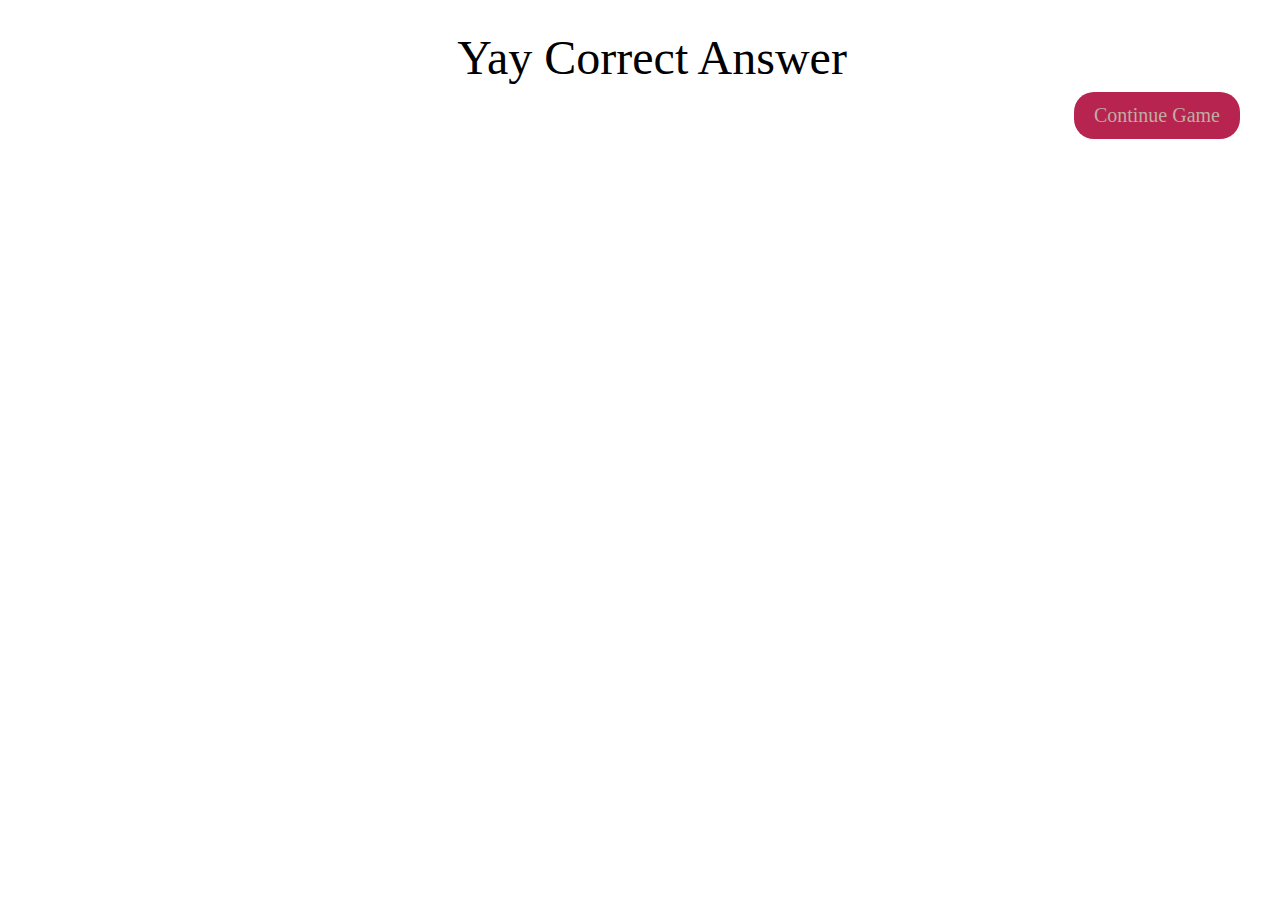
==== correct.html @ 46e0b8bf "correct/wrong answer" ====
<!-- code for correct answer page -->

<!DOCTYPE html>
<html>
  <head>
    <meta charset="utf-8">
    <meta name="viewport" content="width=device-width, initial-scale=1.0">
    <link rel="stylesheet" type="text/css" href="css/reset.css" />
    <link rel="stylesheet" type="text/css" href="css/style.css" />
    <link href="https://fonts.googleapis.com/css?family=Amatic+SC|Gloria+Hallelujah|Mountains+of+Christmas|Parisienne&display=swap" rel="stylesheet">


      <title>Web Santa</title>
  </head>
      <body>
        <h1 class="xmas_font">yay correct answer</h1>


        <form action="correct.html" method="get">
        <button type="submit" formaction="game.html">continue game</button>
        </form>

      </body>
</html>
---- css/style.css ----
body{
  /* background-image: url("../images/elements/background_web.png"); */

}
.xmas_font{
  
  text-transform: capitalize;
  color: black;
  padding:10px;
}

h1{
  font-size: 3em;
  margin-top: 0.5em;
  margin-left: 0.5em;
  text-align: center;
}
h2{
  font-size: 2em;
  align-content: center;
  margin-top: 0.5em;
  margin-bottom: 0.5em;
  text-align: center;
}

#clockdiv{
  font-size: 1.5em;
  text-transform: uppercase;
  display: flex;
  justify-content: flex-end;
  margin-top: 1em;
  text-align: center;
}
button{
  font-family: 'Mountains of Christmas', cursive;
  text-transform: capitalize;
  font-size: 20px;
  background-color: #B6244F;
  color: #BFADA3;
  padding: 12px 20px;
  border: none;
  border-radius: 20px;
  cursor: pointer;
  float: right;
  margin-right: 2em;
}
button:hover{
  background-color: black;
  color: #4281A4;
  font-size: 30px;
}
.flex_form{
  font-size: 2em;
  text-transform: uppercase;
  display: flex;
  justify-content: center;
  margin: 30px;
  text-align: center;
}
input[type=text]{
  font-size: 1em;
}


/* /code for keeping footer at the bottom of the page// */

html, body {
  height: 100%;
  margin: 0;
}
.wrapper{
  min-height: 100%;
  margin-bottom: -50px;
}
.footer, .push{
  height: 50px;
}
.logo {
  height: 1em;
  width: 1em;
}
footer{
  font-size: 1em;
  text-align: right;
}

#data{
  color: #FE938C;
  text-transform: capitalize;
}
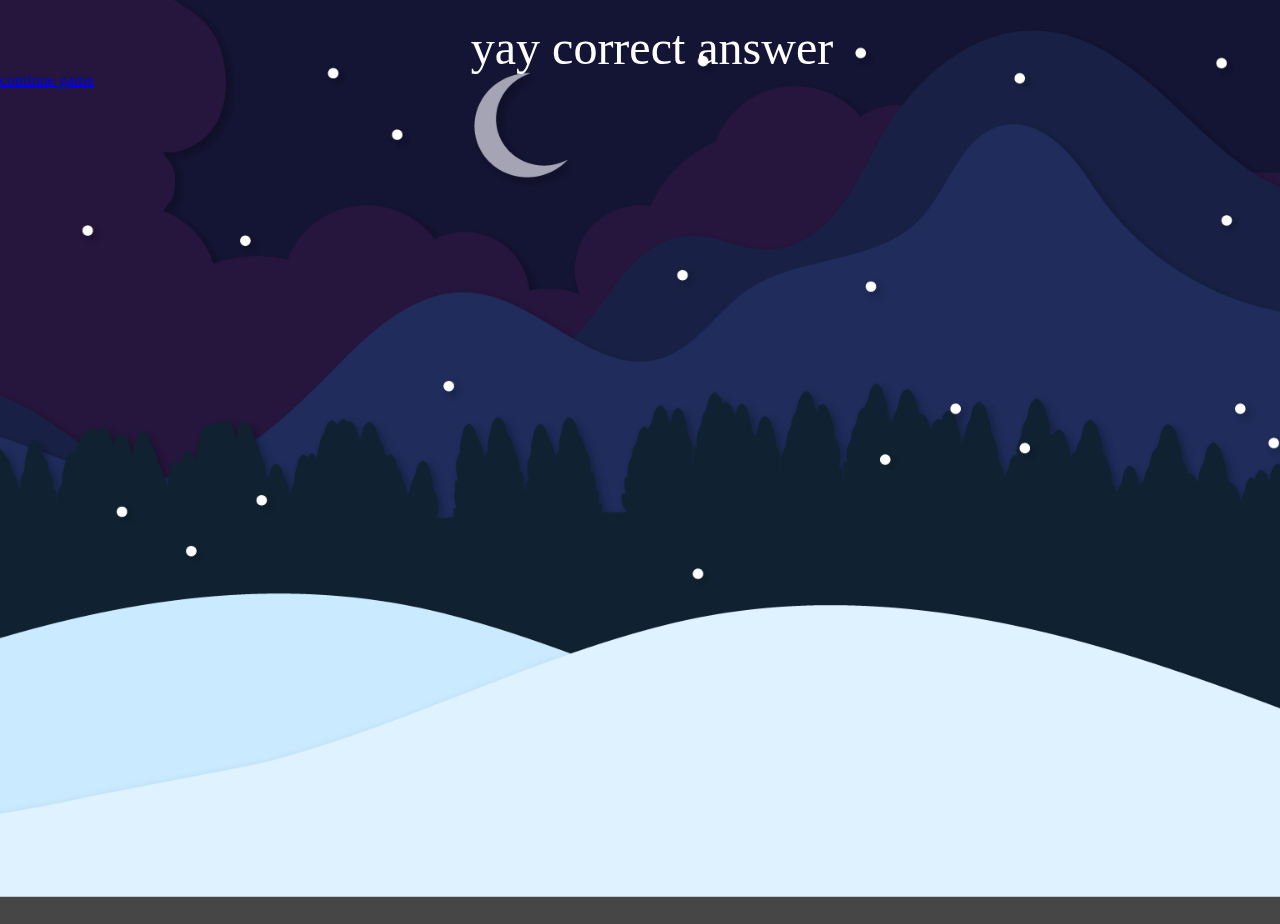
==== commit 4bff177d: "after collision goes to q page function" ====
--- a/correct.html
+++ b/correct.html
@@ -15,10 +15,10 @@
       <body>
         <h1 class="xmas_font">yay correct answer</h1>
 
+        <a id="continue">continue game</a>
 
-        <form action="correct.html" method="get">
-        <button type="submit" formaction="game.html">continue game</button>
-        </form>
+        <script src="javascript/correct.js"></script>
+
 
       </body>
 </html>
--- a/css/style.css
+++ b/css/style.css
@@ -1,13 +1,23 @@
-
+*{font-family: 'Mosk Semi-Bold 600';
+}
 body{
-  /* background-image: url("../images/elements/background_web.png"); */
-
+  background-image: url("../images/elements/background_web.png");
+  background-position: center center;
+  background-repeat: no-repeat;
+  background-attachment: fixed;
+  background-size: cover;
+  background-color: #464646;
+  width: 100%;
+  height: 100%;
+  top: 0;
+  left: 0;
+  will-change: transform;
+  z-index: -1;
 }
 .xmas_font{
-  
-  text-transform: capitalize;
-  color: black;
-  padding:10px;
+  font-family: 'Mosk Semi-Bold 600';
+  /* text-transform: capitalize; */
+  color: white;
 }
 
 h1{
@@ -33,7 +43,7 @@
   text-align: center;
 }
 button{
-  font-family: 'Mountains of Christmas', cursive;
+  font-family: 'Mosk Semi-Bold 600';
   text-transform: capitalize;
   font-size: 20px;
   background-color: #B6244F;
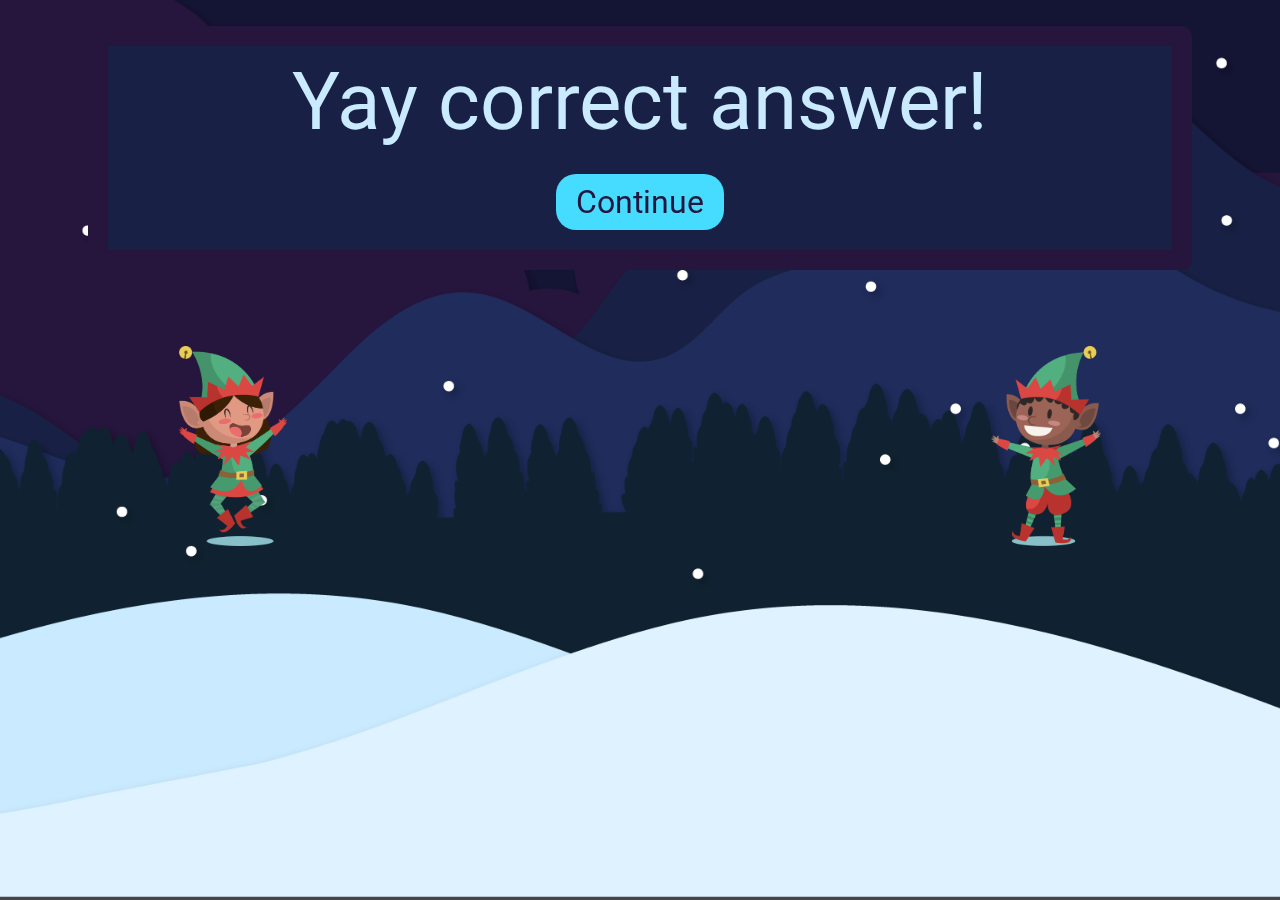
==== commit d9ebc826: "CSS and HTML - questions and answers" ====
--- a/correct.html
+++ b/correct.html
@@ -6,19 +6,22 @@
     <meta charset="utf-8">
     <meta name="viewport" content="width=device-width, initial-scale=1.0">
     <link rel="stylesheet" type="text/css" href="css/reset.css" />
-    <link rel="stylesheet" type="text/css" href="css/style.css" />
-    <link href="https://fonts.googleapis.com/css?family=Amatic+SC|Gloria+Hallelujah|Mountains+of+Christmas|Parisienne&display=swap" rel="stylesheet">
-
-
-      <title>Web Santa</title>
+    <link rel="stylesheet" type="text/css" href="css/style_answer.css" />
+    <link href="https://fonts.googleapis.com/css?family=Roboto:700&display=swap" rel="stylesheet">
+    <title>Lazy Santa</title>
   </head>
       <body>
-        <h1 class="xmas_font">yay correct answer</h1>
+        <div class="container">
+          <h1 class="xmas_font">Yay correct answer!</h1><br><br>
+          <a id="continue">Continue</a>
+        </div>
 
-        <a id="continue">continue game</a>
+        <div class="elves">
+          <img src="images/elements/elf_girl.png" alt="elf girl">
+          <img src="images/elements/elf_boy.png" alt="elf boy">
+        </div>
 
         <script src="javascript/correct.js"></script>
 
-
       </body>
 </html>
--- a/css/style_answer.css
+++ b/css/style_answer.css
@@ -0,0 +1,171 @@
+*{
+  font-family: 'Roboto', sans-serif;
+}
+
+body{
+  display: flex;
+  background-image: url("../images/elements/background_web.png");
+  background-position: center center;
+  background-repeat: no-repeat;
+  background-attachment: fixed;
+  background-size: cover;
+  background-color: #464646;
+  width: 100%;
+  height: 100%;
+  flex-direction: column;
+  align-items: center;
+  top: 0;
+  left: 0;
+  will-change: transform;
+  z-index: -1;
+}
+
+h1{
+  font-size: 5em;
+  margin-top: 0.2em;
+  text-align: center;
+  font-family: 'Roboto', sans-serif;
+  color: #C9EAFF;
+}
+
+
+#continue{
+  font-size: 2em;
+  background-color: #45DCFF;
+  padding: 12px 20px;
+  border: none;
+  border-radius: 20px;
+  font-family: 'Roboto', sans-serif;
+  color: #26153D;
+  text-align: center;
+  text-decoration: none;
+}
+
+#continue:hover{
+  background-color: #26153D;
+  color: #45DCFF;
+}
+
+.container{
+  display: flex;
+  width: 80%;
+  height: 40%;
+  background: #182145;
+  border: 20px;
+  border-style: solid;
+  border-color: #26153D;
+  border-radius: 10px;
+  padding: 0px 20px 20px 20px;
+  margin: 2%;
+  flex-direction: column;
+  align-content: center;
+  align-items: center;
+  font-family: 'Roboto', sans-serif;
+  color: #C9EAFF;
+}
+
+img{
+  margin: 5%;
+  height: 200px;
+}
+
+.elves{
+  display: flex;
+  width: 80%;
+  flex-direction: row;
+  justify-content: space-between;
+}
+
+@media (max-width: 800px) and (orientation:portrait){
+  body {
+   height: 100vw;
+   -webkit-transform: rotate(90deg);
+   -moz-transform: rotate(90deg);
+   -o-transform: rotate(90deg);
+   -ms-transform: rotate(90deg);
+   transform: rotate(90deg);
+   background-image: url("../images/elements/background_web.png") 0 0 repeat;
+  }
+  img{
+    margin: 5%;
+    height: 130px;
+  }
+  #continue{
+    font-size: 1.5em;
+    background-color: #45DCFF;
+    padding: 12px 20px;
+    border: none;
+    border-radius: 20px;
+    font-family: 'Roboto', sans-serif;
+    color: #26153D;
+    text-align: center;
+  }
+  h1{
+    font-size: 3.5em;
+    margin-top: 0.2em;
+    text-align: center;
+    font-family: 'Roboto', sans-serif;
+    color: #C9EAFF;
+  }
+}
+
+/* the background isn't rotating yet :( */
+  @media (max-width: 500px) and (orientation:portrait){
+    body {
+     height: 100vw;
+     -webkit-transform: rotate(90deg);
+     -moz-transform: rotate(90deg);
+     -o-transform: rotate(90deg);
+     -ms-transform: rotate(90deg);
+     transform: rotate(90deg);
+     background-image: url("../images/elements/background_web.png") 0 0 repeat;
+    }
+    img{
+      margin: 5%;
+      height: 100px;
+    }
+    #continue{
+      font-size: 1em;
+      background-color: #45DCFF;
+      padding: 12px 20px;
+      border: none;
+      border-radius: 20px;
+      font-family: 'Roboto', sans-serif;
+      color: #26153D;
+      text-align: center;
+    }
+    h1{
+      font-size: 2.5em;
+      margin-top: 0.2em;
+      text-align: center;
+      font-family: 'Roboto', sans-serif;
+      color: #C9EAFF;
+    }
+}
+
+/* /code for keeping footer at the bottom of the page// */
+/*
+html, body {
+  height: 100%;
+  margin: 0;
+}
+.wrapper{
+  min-height: 100%;
+  margin-bottom: -50px;
+} */
+.footer, .push{
+  height: 50px;
+}
+/* .logo {
+  height: 1em;
+  width: 1em;
+}
+footer{
+  font-size: 1em;
+  text-align: right;
+} */
+
+/* #data{
+  color: #FE938C;
+  text-transform: capitalize;
+} */
